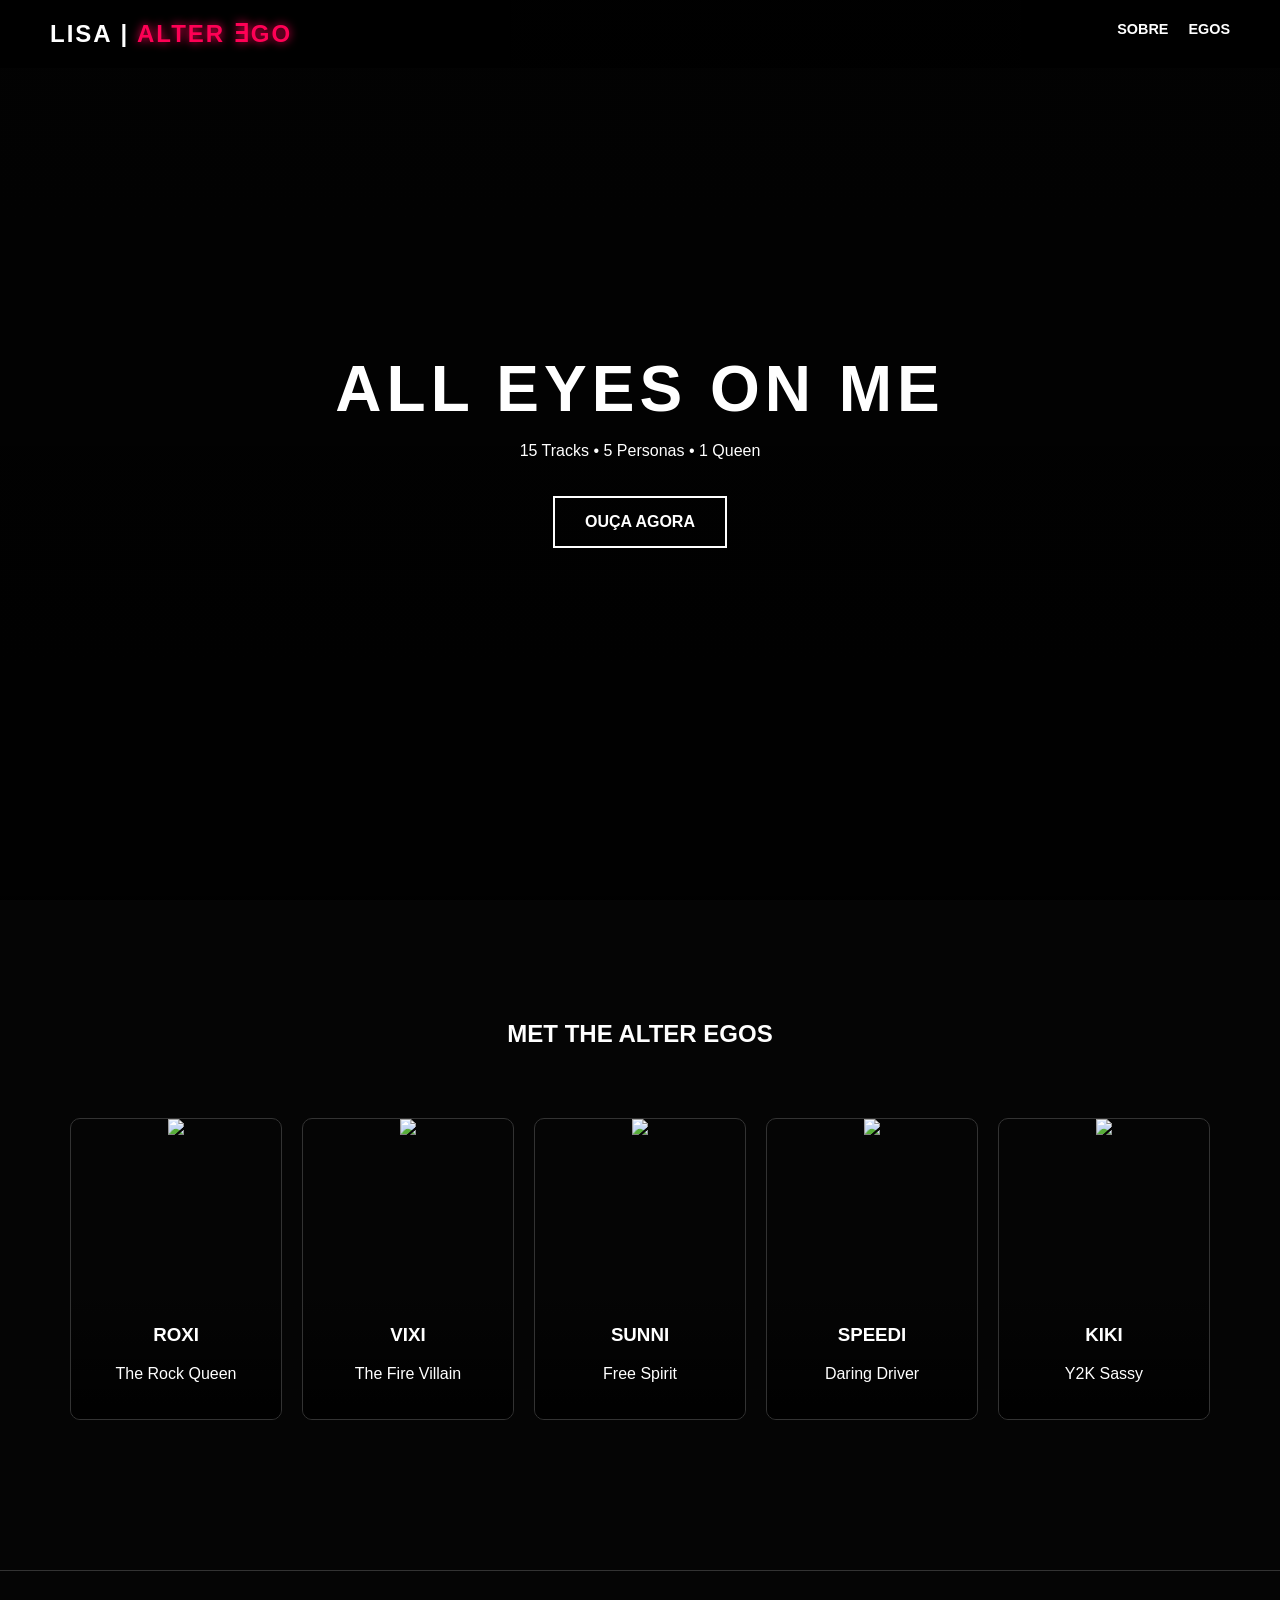
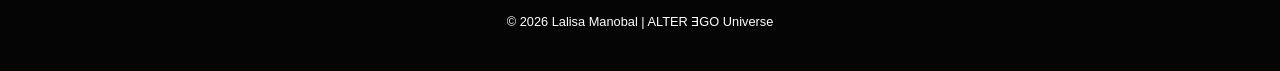
==== index.html @ ee8315b3 "Add files via upload" ====
<!DOCTYPE html>
<html lang="pt-BR">
<head>
    <meta charset="UTF-8">
    <meta name="viewport" content="width=device-width, initial-scale=1.0">
    <title>LISA - ALTER ƎGO | Official</title>
    <link rel="stylesheet" href="style.css">

</head>
<body>

    
    <header>
        <div class="logo">LISA | <span class="alt-ego">ALTER ƎGO</span></div>
        <nav>
            <ul>
                <li><a href="https://www.lloud.co/">SOBRE</a></li>
                <li><a href="#egos">EGOS</a></li>
            </ul>
        </nav>
    </header>

    
    <section class="hero">
        <div class="hero-content">
            <h1>ALL EYES ON ME</h1>
            <p>15 Tracks • 5 Personas • 1 Queen</p>
            <a href="https://open.spotify.com/album/5eoWRkeplmcCL97afSMJVm" class="btn-cta" target="_blank">OUÇA AGORA</a>
        </div>
    </section>

    
    <section id="egos" class="egos-section">
        <h2>MET THE ALTER EGOS</h2>
        <div class="container-cards">
            

            <div class="card roxi" >
               
                <a href="roxi.html"><img src="images/roxi.png"></a>

                <div class="card-inner">
                    <h3>ROXI</h3>
                    <p>The Rock Queen</p>
                </div>
            </div>

            <div class="card vixi">
                <a href="vixi.html"><img src="images/vixi.png" style="width : 100%"></a>
                <div class="card-inner">
                    <h3>VIXI</h3>
                    <p>The Fire Villain</p>
                </div>
            </div>

            <div class="card sunni">
                <a href="sunni.html"><img src="images/sunni.png" style="width : 100%"></a>
                <div class="card-inner">
                    <h3>SUNNI</h3>
                    <p>Free Spirit</p>
                </div>
            </div>

            <div class="card speedi">
                <img src="images/speedi.png" style="width : 100%">
                <div class="card-inner">
                    <h3>SPEEDI</h3>
                    <p>Daring Driver</p>
                </div>
            </div>

            <div class="card kiki">
                <img src="images/kik.webp" style="width : 100%">
                <div class="card-inner">
                    <h3>KIKI</h3>
                    <p>Y2K Sassy</p>
                </div>
            </div>

        </div>
    </section>

    <footer>
        <p>&copy; 2026 Lalisa Manobal | ALTER ƎGO Universe</p>
    </footer>

</body>
</html>
---- style.css ----
body {
    font-family: 'Montserrat', sans-serif;
    margin: 0;
    padding: 0;
    background-color: #050505;
    color: white;
    scroll-behavior: smooth;
}


header {
    display: flex;
    justify-content: space-between;
    padding: 20px 50px;
    background: rgba(0, 0, 0, 0.8);
    position: fixed;
    width: 100%;
    top: 0;
    z-index: 1000;
    box-sizing: border-box;
}

.logo {
    font-weight: 900;
    font-size: 1.5rem;
    letter-spacing: 2px;
}

.alt-ego {
    color: #ff0055;
    text-shadow: 0 0 10px #ff0055;
}

nav ul {
    list-style: none;
    margin: 0;
    padding: 0;
    display: flex;
    gap: 20px;
}

nav a {
    text-decoration: none;
    color: white;
    font-weight: 700;
    font-size: 0.9rem;
}


.hero {
    height: 100vh;
    background: linear-gradient(rgba(0,0,0,0.5), rgba(0,0,0,0.9)), 
                url('https://genius.com');
    background-size: cover;
    background-position: center;
    display: flex;
    justify-content: center;
    align-items: center;
    text-align: center;
}

.hero-content h1 {
    font-size: 4rem;
    margin: 0;
    letter-spacing: 5px;
}

.btn-cta {
    display: inline-block;
    padding: 15px 30px;
    border: 2px solid white;
    color: white;
    text-decoration: none;
    margin-top: 20px;
    transition: 0.3s;
    font-weight: 700;
}

.btn-cta:hover {
    background-color: white;
    color: black;
    box-shadow: 0 0 20px rgba(255, 255, 255, 0.5);
}

.egos-section {
    padding: 100px 20px;
    text-align: center;
}

.container-cards {
    display: grid;
    grid-template-columns: repeat(auto-fit, minmax(200px, 1fr));
    gap: 20px;
    padding: 50px;
}

.card {
    height: 300px;
    background-size: cover;
    background-position: center;
    border-radius: 10px;
    transition: transform 0.3s ease;
    cursor: pointer;
    position: relative;
    overflow: hidden;
    border: 1px solid #333;
}

.card:hover {
    transform: translateY(-10px);
    border-color: #ff0055;
}

.card-inner {
    position: absolute;
    bottom: 0;
    background: linear-gradient(to top, rgba(0,0,0,0.9), transparent);
    width: 100%;
    padding: 20px;
    box-sizing: border-box;
}

.roxi { background-image: url('https://youtube.com'); }
.vixi { background-image: url('https://sndcdn.com'); }
.sunni { background-image: url('https://genius.com'); }
.speedi { background-image: url('https://fandom.com'); }
.kiki { background-image: url('https://fandom.com'); }

footer {
    text-align: center;
    padding: 30px;
    font-size: 0.8rem;
    border-top: 1px solid #333;
}
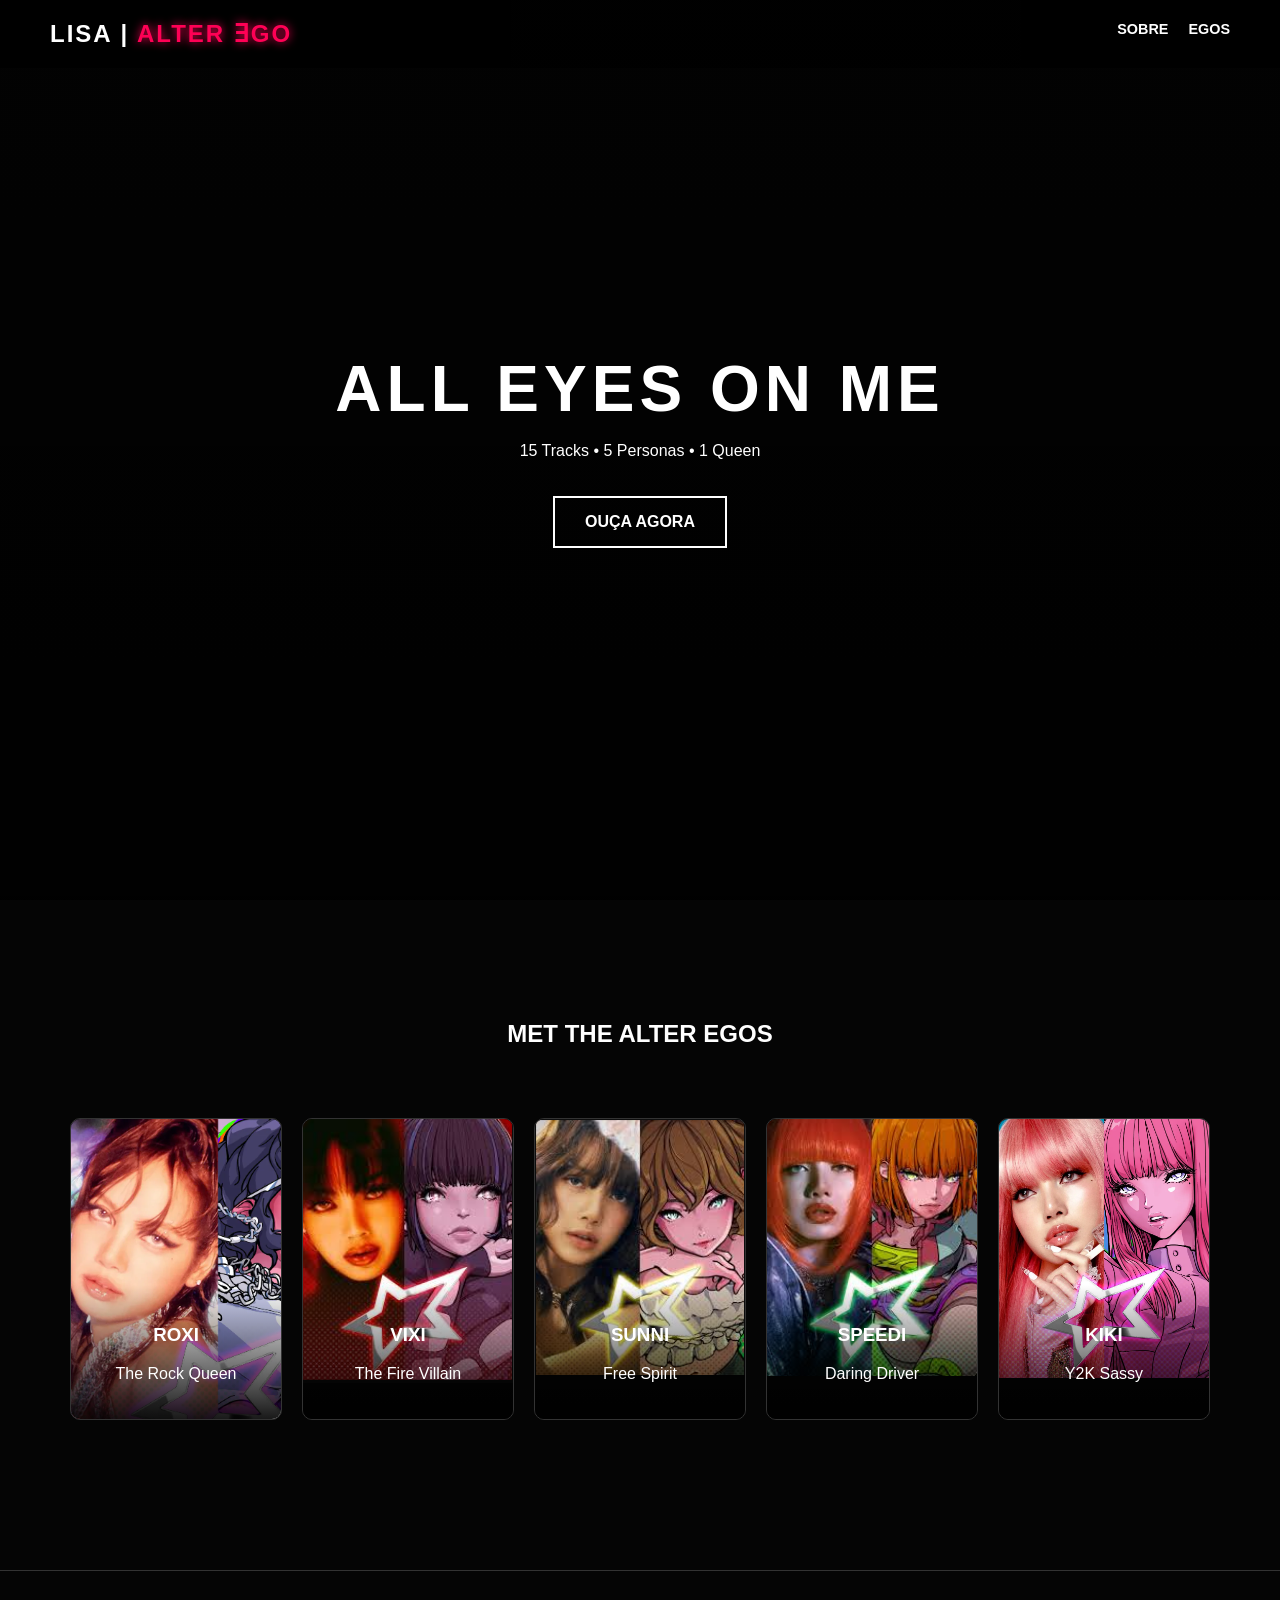
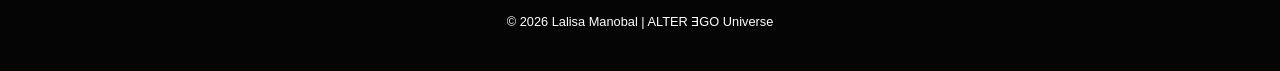
==== commit 61743a5c: "Fix HTML encoding issues in index.html" ====
--- a/index.html
+++ b/index.html
@@ -37,7 +37,7 @@
 
             <div class="card roxi" >
                
-                <a href="roxi.html"><img src="images/roxi.png"></a>
+                <a href="roxi.html"><img src="roxi.png"></a>
 
                 <div class="card-inner">
                     <h3>ROXI</h3>
@@ -46,7 +46,7 @@
             </div>
 
             <div class="card vixi">
-                <a href="vixi.html"><img src="images/vixi.png" style="width : 100%"></a>
+                <a href="vixi.html"><img src="vixi.png" style="width : 100%"></a>
                 <div class="card-inner">
                     <h3>VIXI</h3>
                     <p>The Fire Villain</p>
@@ -54,7 +54,7 @@
             </div>
 
             <div class="card sunni">
-                <a href="sunni.html"><img src="images/sunni.png" style="width : 100%"></a>
+                <a href="sunni.html"><img src="sunni.png" style="width : 100%"></a>
                 <div class="card-inner">
                     <h3>SUNNI</h3>
                     <p>Free Spirit</p>
@@ -62,7 +62,7 @@
             </div>
 
             <div class="card speedi">
-                <img src="images/speedi.png" style="width : 100%">
+                <img src="speedi.png" style="width : 100%">
                 <div class="card-inner">
                     <h3>SPEEDI</h3>
                     <p>Daring Driver</p>
@@ -70,7 +70,7 @@
             </div>
 
             <div class="card kiki">
-                <img src="images/kik.webp" style="width : 100%">
+                <img src="kik.webp" style="width : 100%">
                 <div class="card-inner">
                     <h3>KIKI</h3>
                     <p>Y2K Sassy</p>
